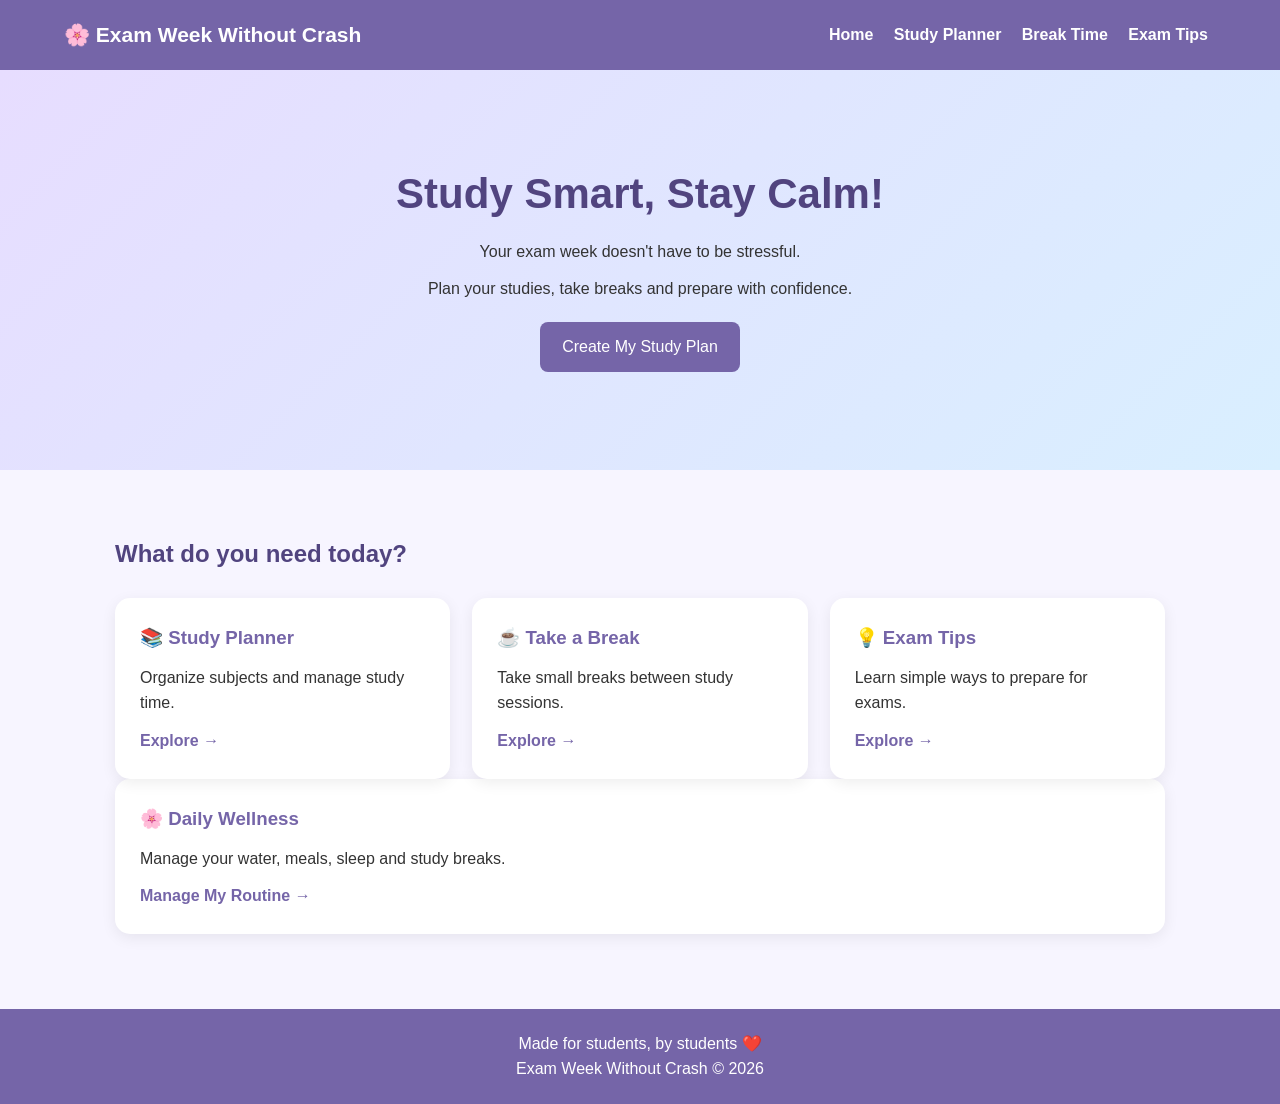
==== index.html @ fc785a7c "Add website files" ====
<!DOCTYPE html>
<html>
<head>
    <title>Exam Week Without Crash</title>
    <link rel="stylesheet" href="style.css">
</head>
<body>

<nav>
    <h2>🌸 Exam Week Without Crash</h2>
    <div>
        <a href="index.html">Home</a>
        <a href="planner.html">Study Planner</a>
        <a href="break.html">Break Time</a>
        <a href="tips.html">Exam Tips</a>
    </div>
</nav>

<section class="hero">
    <h1>Study Smart, Stay Calm!</h1>
    <p>Your exam week doesn't have to be stressful.</p>
    <p>Plan your studies, take breaks and prepare with confidence.</p>

    <a class="btn" href="planner.html">Create My Study Plan</a>
</section>

<section class="container">
    <h2>What do you need today?</h2>

    <div class="cards">
        <div class="card">
            <h3>📚 Study Planner</h3>
            <p>Organize subjects and manage study time.</p>
            <a href="planner.html">Explore →</a>
        </div>

        <div class="card">
            <h3>☕ Take a Break</h3>
            <p>Take small breaks between study sessions.</p>
            <a href="break.html">Explore →</a>
        </div>

        <div class="card">
            <h3>💡 Exam Tips</h3>
            <p>Learn simple ways to prepare for exams.</p>
            <a href="tips.html">Explore →</a>
        </div>
    </div>
    <div class="card">
    <h3>🌸 Daily Wellness</h3>
    <p>Manage your water, meals, sleep and study breaks.</p>
    <a href="break.html#wellness">Manage My Routine →</a>
</div>
</section>

<footer>
    <p>Made for students, by students ❤️</p>
    <p>Exam Week Without Crash © 2026</p>
</footer>

</body>
</html>
---- style.css ----
* {
    margin: 0;
    padding: 0;
    box-sizing: border-box;
}

body {
    font-family: Arial, sans-serif;
    background: #f7f5ff;
    color: #333;
    line-height: 1.6;
}

nav {
    background: #7565a8;
    color: white;
    padding: 18px 5%;
    display: flex;
    justify-content: space-between;
    align-items: center;
    flex-wrap: wrap;
    gap: 12px;
}

nav h2 {
    font-size: 21px;
}

nav a {
    color: white;
    text-decoration: none;
    margin: 8px;
    font-weight: bold;
}

nav a:hover {
    color: #ffe5a8;
}

.hero {
    text-align: center;
    padding: 90px 20px;
    background: linear-gradient(135deg, #e7ddff, #d9efff);
}

.hero h1 {
    font-size: 42px;
    color: #51447f;
}

.hero p {
    margin: 12px;
}

.btn, button {
    display: inline-block;
    background: #7565a8;
    color: white;
    padding: 12px 22px;
    border: none;
    border-radius: 8px;
    text-decoration: none;
    cursor: pointer;
    margin: 8px;
}

.btn:hover, button:hover {
    background: #574981;
}

.container {
    max-width: 1100px;
    margin: 40px auto;
    padding: 25px;
}

.container h1, .container h2 {
    color: #51447f;
    margin-bottom: 15px;
}

.cards {
    display: grid;
    grid-template-columns: repeat(auto-fit, minmax(220px, 1fr));
    gap: 22px;
    margin-top: 25px;
}

.card, .planner-box, .timer-box {
    background: white;
    padding: 25px;
    border-radius: 15px;
    box-shadow: 0 4px 15px #00000012;
}

.card h3 {
    color: #7565a8;
    margin-bottom: 12px;
}

.card a {
    display: inline-block;
    color: #7565a8;
    margin-top: 12px;
    font-weight: bold;
    text-decoration: none;
}

input {
    display: block;
    width: 100%;
    padding: 13px;
    margin: 12px 0;
    border: 1px solid #ccc;
    border-radius: 8px;
    font-size: 15px;
}

.task {
    background: #f0edff;
    padding: 12px;
    border-radius: 8px;
    margin: 10px 0;
    display: flex;
    align-items: center;
    gap: 10px;
    overflow-wrap: anywhere;
}

.task input {
    width: auto;
    margin: 0;
}

.task span {
    flex: 1;
}

.done {
    text-decoration: line-through;
    color: gray;
}

.timer-box {
    max-width: 400px;
    margin: 25px auto;
    background: #e8e0ff;
}

#timer {
    font-size: 55px;
    color: #574981;
}

.center {
    text-align: center;
}

.moods {
    margin: 20px;
}

footer {
    background: #7565a8;
    color: white;
    text-align: center;
    padding: 22px;
    margin-top: 50px;
}

@media(max-width: 650px) {
    nav {
        flex-direction: column;
        text-align: center;
    }

    nav a {
        display: inline-block;
        margin: 5px;
    }

    .hero h1 {
        font-size: 30px;
    }

    .container {
        padding: 15px;
    }
}
/* DAILY WELLNESS DESIGN */

.wellness-section {
    max-width: 1100px;
    margin: 50px auto;
    padding: 25px;
    text-align: center;
}

.wellness-section h1 {
    color: #574981;
    margin-bottom: 12px;
}

.wellness-section .card {
    text-align: left;
}

.wellness-section label {
    display: block;
    margin: 12px 0;
}

.wellness-section select {
    width: 100%;
    padding: 12px;
    border: 1px solid #ccc;
    border-radius: 8px;
    background: white;
}

.wellness-section input[type="checkbox"] {
    display: inline-block;
    width: auto;
    margin-right: 8px;
}

#reminderStatus {
    background: #e8e0ff;
    color: #574981;
    padding: 15px;
    border-radius: 10px;
    margin: 20px 0;
}
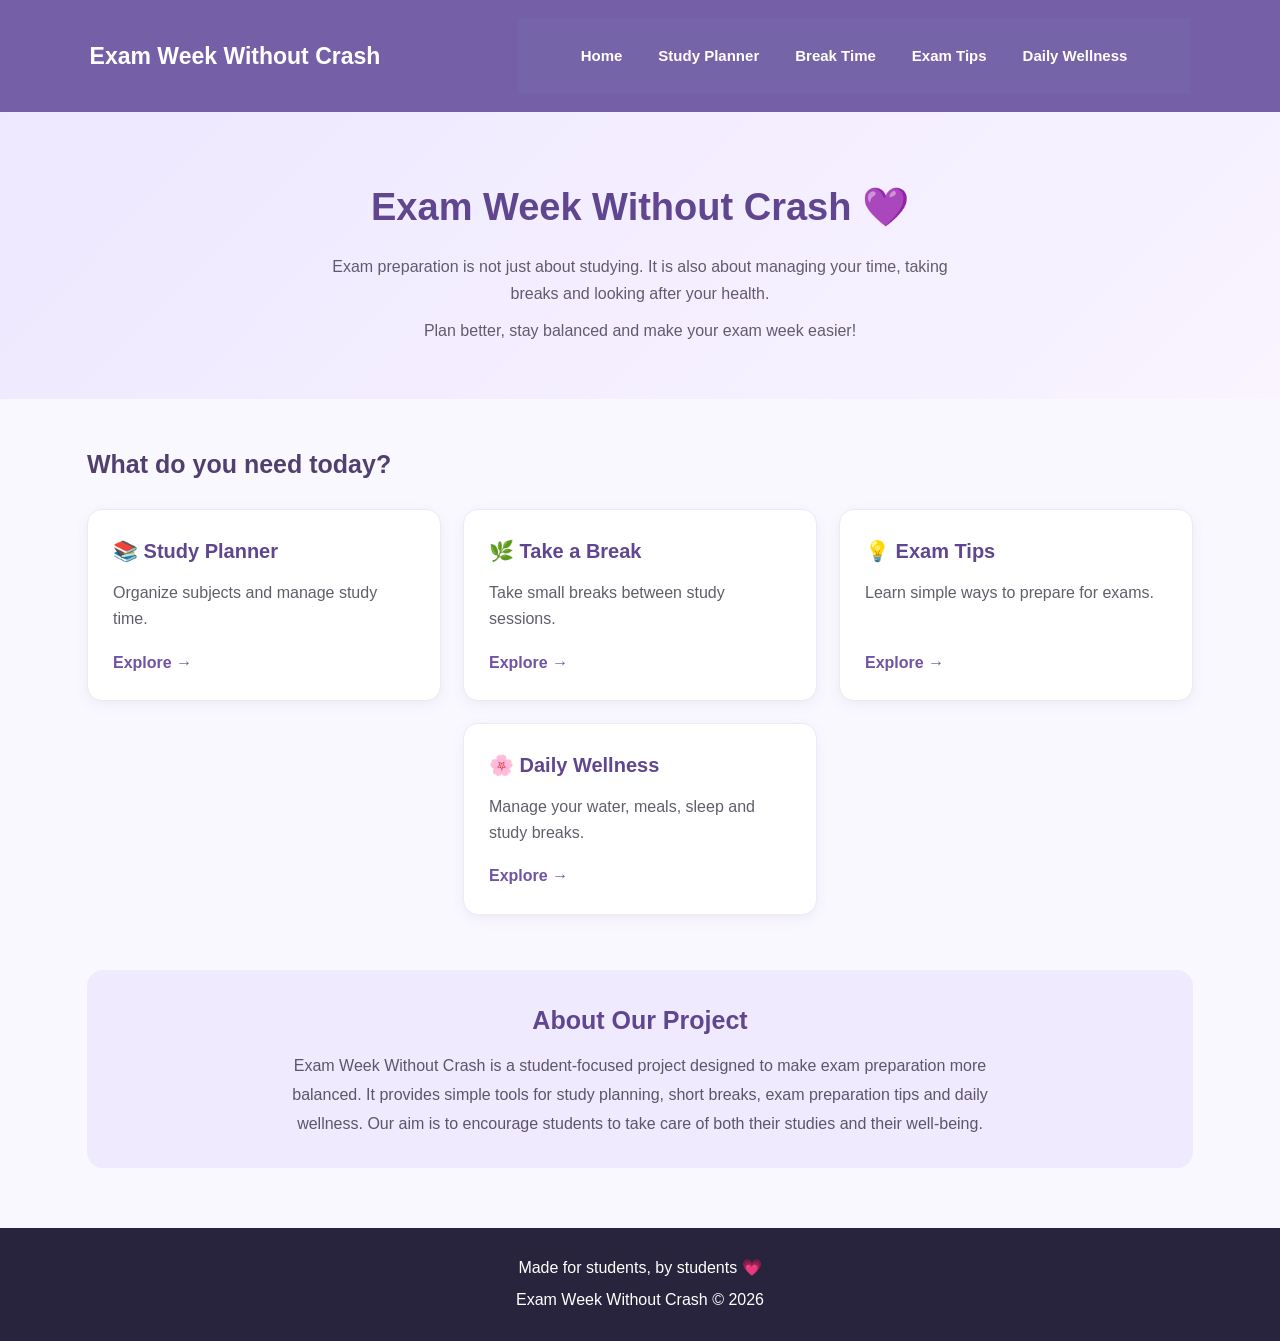
==== commit 509b7939: "Update hompage design ." ====
--- a/index.html
+++ b/index.html
@@ -1,62 +1,347 @@
 <!DOCTYPE html>
-<html>
+<html lang="en">
+
 <head>
+    <meta charset="UTF-8">
+    <meta name="viewport" content="width=device-width, initial-scale=1.0">
+
     <title>Exam Week Without Crash</title>
+
+    <!-- Existing CSS file -->
     <link rel="stylesheet" href="style.css">
+
+    <!-- Home page styling -->
+    <style>
+        * {
+            box-sizing: border-box;
+        }
+
+        body {
+            margin: 0;
+            font-family: Arial, sans-serif;
+            background: #faf8ff;
+            color: #353044;
+        }
+
+        .home-header {
+            background: #7560a8;
+            color: white;
+            padding: 18px 7%;
+            display: flex;
+            justify-content: space-between;
+            align-items: center;
+            flex-wrap: wrap;
+            gap: 15px;
+        }
+
+        .home-header h2 {
+            margin: 0;
+            font-size: 23px;
+        }
+
+        .home-nav {
+            display: flex;
+            flex-wrap: wrap;
+            gap: 20px;
+        }
+
+        .home-nav a {
+            color: white;
+            text-decoration: none;
+            font-size: 15px;
+            font-weight: 600;
+        }
+
+        .home-nav a:hover {
+            text-decoration: underline;
+        }
+
+        .home-hero {
+            text-align: center;
+            padding: 65px 20px 45px;
+            background: linear-gradient(135deg, #eee8ff, #f9f4ff);
+        }
+
+        .home-hero h1 {
+            color: #60458f;
+            font-size: 38px;
+            margin-bottom: 15px;
+        }
+
+        .home-hero p {
+            max-width: 650px;
+            margin: 10px auto;
+            line-height: 1.7;
+            color: #625b70;
+            font-size: 16px;
+        }
+
+        .home-content {
+            max-width: 1150px;
+            margin: 45px auto;
+            padding: 0 22px;
+        }
+
+        .home-content h2 {
+            color: #51406f;
+            margin-bottom: 25px;
+            font-size: 25px;
+        }
+
+        .home-card-grid {
+            display: grid;
+            grid-template-columns: repeat(3, minmax(0, 1fr));
+            gap: 22px;
+            align-items: stretch;
+        }
+
+        .home-feature-card {
+            background: white;
+            border: 1px solid #eee8f7;
+            border-radius: 15px;
+            padding: 25px;
+            min-height: 190px;
+            display: flex;
+            flex-direction: column;
+            box-shadow: 0 4px 14px rgba(70, 50, 100, 0.07);
+            transition: transform 0.2s, box-shadow 0.2s;
+        }
+
+        .home-feature-card:hover {
+            transform: translateY(-4px);
+            box-shadow: 0 8px 20px rgba(70, 50, 100, 0.13);
+        }
+
+        .home-feature-card h3 {
+            color: #60458f;
+            font-size: 20px;
+            margin: 0 0 13px;
+        }
+
+        .home-feature-card p {
+            color: #625d6b;
+            line-height: 1.6;
+            margin: 0 0 18px;
+            flex-grow: 1;
+        }
+
+        .home-feature-card a {
+            color: #7053a5;
+            font-weight: bold;
+            text-decoration: none;
+            display: inline-block;
+        }
+
+        .home-feature-card a:hover {
+            text-decoration: underline;
+        }
+
+        .home-about {
+            margin-top: 55px;
+            padding: 30px;
+            background: #f0eaff;
+            border-radius: 16px;
+            text-align: center;
+        }
+
+        .home-about h2 {
+            color: #60458f;
+            margin-bottom: 12px;
+        }
+
+        .home-about p {
+            max-width: 750px;
+            margin: auto;
+            line-height: 1.8;
+            color: #5d5669;
+        }
+
+        .home-footer {
+            background: #29243d;
+            color: white;
+            text-align: center;
+            padding: 23px 15px;
+            margin-top: 60px;
+            line-height: 1.8;
+        }
+
+        .home-footer p {
+            margin: 3px;
+        }
+
+        @media (max-width: 800px) {
+            .home-card-grid {
+                grid-template-columns: repeat(2, minmax(0, 1fr));
+            }
+
+            .home-hero h1 {
+                font-size: 30px;
+            }
+        }
+
+        @media (max-width: 550px) {
+            .home-card-grid {
+                grid-template-columns: 1fr;
+            }
+
+            .home-header {
+                justify-content: center;
+                text-align: center;
+            }
+
+            .home-nav {
+                justify-content: center;
+            }
+
+            .home-hero {
+                padding: 45px 18px;
+            }
+        }
+        /* Center the fourth card */
+.home-feature-card:nth-child(4) {
+    grid-column: 2 / 3;
+}
+
+@media (max-width: 800px) {
+    .home-feature-card:nth-child(4) {
+        grid-column: auto;
+    }
+}
+    </style>
 </head>
+
 <body>
 
-<nav>
-    <h2>🌸 Exam Week Without Crash</h2>
-    <div>
-        <a href="index.html">Home</a>
-        <a href="planner.html">Study Planner</a>
-        <a href="break.html">Break Time</a>
-        <a href="tips.html">Exam Tips</a>
-    </div>
-</nav>
-
-<section class="hero">
-    <h1>Study Smart, Stay Calm!</h1>
-    <p>Your exam week doesn't have to be stressful.</p>
-    <p>Plan your studies, take breaks and prepare with confidence.</p>
-
-    <a class="btn" href="planner.html">Create My Study Plan</a>
-</section>
-
-<section class="container">
-    <h2>What do you need today?</h2>
-
-    <div class="cards">
-        <div class="card">
-            <h3>📚 Study Planner</h3>
-            <p>Organize subjects and manage study time.</p>
-            <a href="planner.html">Explore →</a>
-        </div>
-
-        <div class="card">
-            <h3>☕ Take a Break</h3>
-            <p>Take small breaks between study sessions.</p>
-            <a href="break.html">Explore →</a>
-        </div>
-
-        <div class="card">
-            <h3>💡 Exam Tips</h3>
-            <p>Learn simple ways to prepare for exams.</p>
-            <a href="tips.html">Explore →</a>
-        </div>
-    </div>
-    <div class="card">
-    <h3>🌸 Daily Wellness</h3>
-    <p>Manage your water, meals, sleep and study breaks.</p>
-    <a href="break.html#wellness">Manage My Routine →</a>
-</div>
-</section>
-
-<footer>
-    <p>Made for students, by students ❤️</p>
-    <p>Exam Week Without Crash © 2026</p>
-</footer>
+    <!-- Website Header -->
+    <header class="home-header">
+
+        <h2>Exam Week Without Crash</h2>
+
+        <nav class="home-nav">
+            <a href="index.html">Home</a>
+            <a href="planner.html">Study Planner</a>
+            <a href="break.html">Break Time</a>
+            <a href="tips.html">Exam Tips</a>
+            <a href="wellness.html">Daily Wellness</a>
+        </nav>
+
+    </header>
+
+
+    <!-- Welcome Section -->
+    <section class="home-hero">
+
+        <h1>Exam Week Without Crash 💜</h1>
+
+        <p>
+            Exam preparation is not just about studying.
+            It is also about managing your time, taking breaks
+            and looking after your health.
+        </p>
+
+        <p>
+            Plan better, stay balanced and make your exam week easier!
+        </p>
+
+    </section>
+
+
+    <!-- Main Features -->
+    <main class="home-content">
+
+        <h2>What do you need today?</h2>
+
+        <section class="home-card-grid">
+
+            <!-- Study Planner Card -->
+            <div class="home-feature-card">
+
+                <h3>📚 Study Planner</h3>
+
+                <p>
+                    Organize subjects and manage study time.
+                </p>
+
+                <a href="planner.html">Explore →</a>
+
+            </div>
+
+
+            <!-- Break Time Card -->
+            <div class="home-feature-card">
+
+                <h3>🌿 Take a Break</h3>
+
+                <p>
+                    Take small breaks between study sessions.
+                </p>
+
+                <a href="break.html">Explore →</a>
+
+            </div>
+
+
+            <!-- Exam Tips Card -->
+            <div class="home-feature-card">
+
+                <h3>💡 Exam Tips</h3>
+
+                <p>
+                    Learn simple ways to prepare for exams.
+                </p>
+
+                <a href="tips.html">Explore →</a>
+
+            </div>
+
+
+            <!-- Daily Wellness Card -->
+            <div class="home-feature-card">
+
+                <h3>🌸 Daily Wellness</h3>
+
+                <p>
+                    Manage your water, meals, sleep and study breaks.
+                </p>
+
+                <a href="wellness.html">Explore →</a>
+
+            </div>
+
+        </section>
+
+
+        <!-- About Project Section -->
+        <section class="home-about">
+
+            <h2>About Our Project</h2>
+
+            <p>
+                Exam Week Without Crash is a student-focused project
+                designed to make exam preparation more balanced.
+                It provides simple tools for study planning, short
+                breaks, exam preparation tips and daily wellness.
+                Our aim is to encourage students to take care of
+                both their studies and their well-being.
+            </p>
+
+        </section>
+
+    </main>
+
+
+    <!-- Website Footer -->
+    <footer class="home-footer">
+
+        <p>Made for students, by students 💗</p>
+
+        <p>Exam Week Without Crash © 2026</p>
+
+    </footer>
+
+
+    <!-- Existing JavaScript file -->
+    <script src="script.js"></script>
 
 </body>
-</html>+</html>
